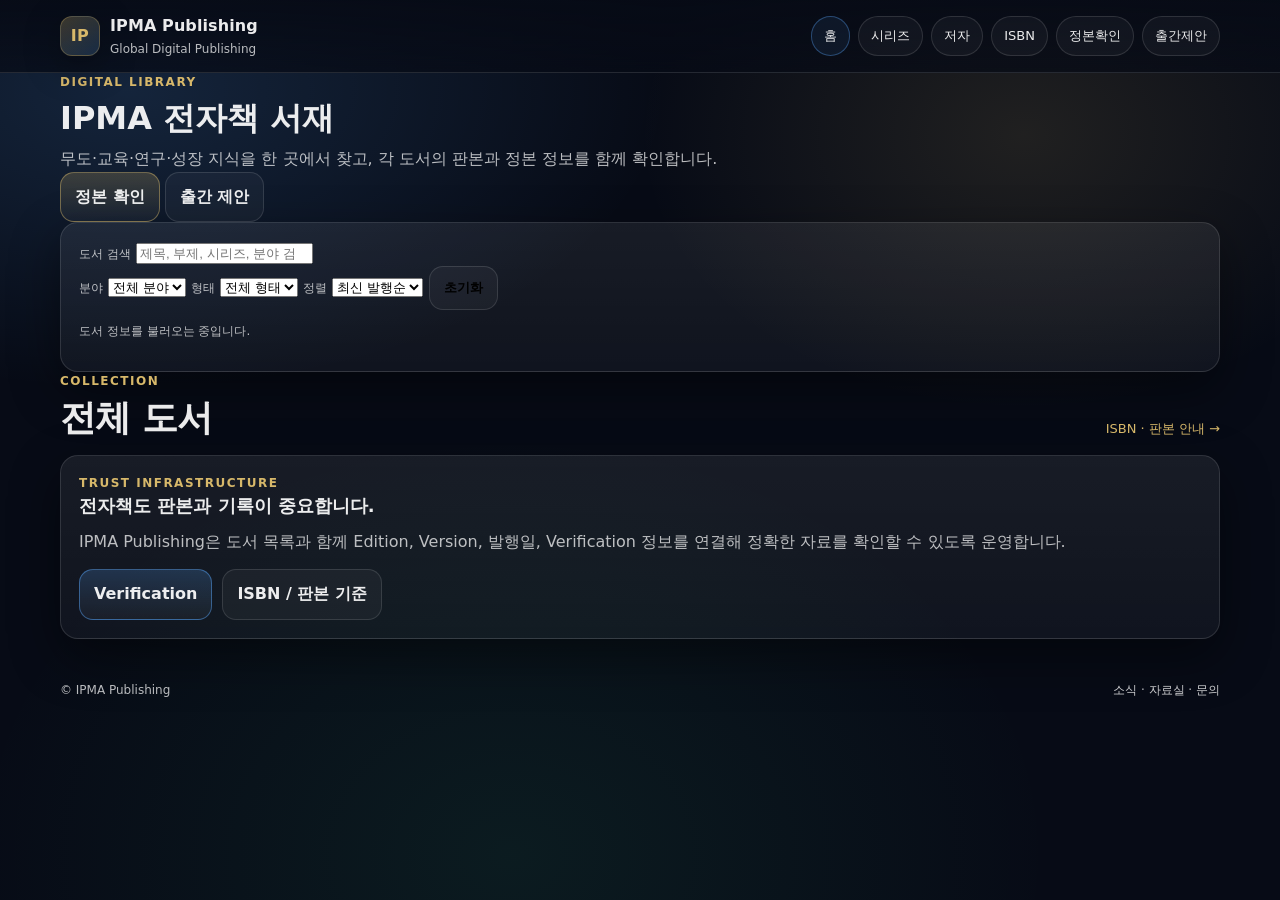
==== catalog/index.html @ ff8b77a8 "feat: upgrade catalog to digital library experience" ====
<!doctype html>
<html lang="ko">
<head>
  <meta charset="utf-8" />
  <meta name="viewport" content="width=device-width,initial-scale=1,viewport-fit=cover" />
  <title>Digital Library | IPMA Publishing</title>
  <meta name="description" content="IPMA Publishing 전자책 중심 디지털 라이브러리. 분야·시리즈·형태별로 도서를 찾고 ISBN·판본·정본 정보를 확인할 수 있습니다." />
  <meta name="theme-color" content="#070b16" />
  <link rel="stylesheet" href="../assets/css/style.css" />
</head>
<body>
<header class="topbar">
  <div class="container topbar-inner">
    <a class="brand" href="../">
      <div class="logo"><b>IP</b></div>
      <div><div class="t1">IPMA Publishing</div><div class="t2">Global Digital Publishing</div></div>
    </a>
    <nav class="nav" aria-label="디지털 라이브러리 메뉴">
      <a class="pill home" href="../">홈</a>
      <a class="pill" data-nav href="../series/">시리즈</a>
      <a class="pill" data-nav href="../authors/">저자</a>
      <a class="pill" data-nav href="../isbn/">ISBN</a>
      <a class="pill" data-nav href="../verification/">정본확인</a>
      <a class="pill" data-nav href="../submissions/">출간제안</a>
    </nav>
  </div>
</header>

<main class="container">
  <section class="library-hero">
    <div>
      <div class="kicker">DIGITAL LIBRARY</div>
      <h1>IPMA 전자책 서재</h1>
      <p class="lead">무도·교육·연구·성장 지식을 한 곳에서 찾고, 각 도서의 판본과 정본 정보를 함께 확인합니다.</p>
    </div>
    <div class="library-hero-actions">
      <a class="btn primary" href="../verification/">정본 확인</a>
      <a class="btn" href="../submissions/">출간 제안</a>
    </div>
  </section>

  <section class="library-toolbar card pad" aria-label="도서 검색 및 필터">
    <div class="library-search-wrap">
      <label class="small" for="catalogSearch">도서 검색</label>
      <input id="catalogSearch" class="library-search" type="search" autocomplete="off" placeholder="제목, 부제, 시리즈, 분야 검색" />
    </div>

    <div class="library-filters">
      <label>
        <span class="small">분야</span>
        <select id="categoryFilter" class="library-select"><option value="">전체 분야</option></select>
      </label>
      <label>
        <span class="small">형태</span>
        <select id="formatFilter" class="library-select"><option value="">전체 형태</option></select>
      </label>
      <label>
        <span class="small">정렬</span>
        <select id="sortFilter" class="library-select">
          <option value="newest">최신 발행순</option>
          <option value="title">제목순</option>
          <option value="series">시리즈순</option>
        </select>
      </label>
      <button id="resetFilters" class="btn library-reset" type="button">초기화</button>
    </div>

    <div class="library-summary">
      <p id="catalogMeta" class="small">도서 정보를 불러오는 중입니다.</p>
      <p id="catalogResultMeta" class="small"></p>
    </div>
  </section>

  <section class="library-section">
    <div class="section-head">
      <div>
        <div class="kicker">COLLECTION</div>
        <h2 class="section-title">전체 도서</h2>
      </div>
      <a class="text-link" href="../isbn/">ISBN · 판본 안내 →</a>
    </div>

    <div id="catalogGrid" class="library-grid" aria-live="polite"></div>
    <div id="catalogEmpty" class="library-empty card pad" hidden>
      <h3>조건에 맞는 도서가 없습니다.</h3>
      <p>검색어 또는 필터를 바꾸어 다시 찾아보세요.</p>
    </div>
  </section>

  <section class="library-trust card pad">
    <div>
      <div class="kicker">TRUST INFRASTRUCTURE</div>
      <h2>전자책도 판본과 기록이 중요합니다.</h2>
      <p class="lead">IPMA Publishing은 도서 목록과 함께 Edition, Version, 발행일, Verification 정보를 연결해 정확한 자료를 확인할 수 있도록 운영합니다.</p>
    </div>
    <div class="btnrow">
      <a class="btn blue" href="../verification/">Verification</a>
      <a class="btn" href="../isbn/">ISBN / 판본 기준</a>
    </div>
  </section>

  <footer class="footer">
    <div>© <span data-year></span> IPMA Publishing</div>
    <div><a href="../news/">소식</a> · <a href="../resources/">자료실</a> · <a href="../contact/">문의</a></div>
  </footer>
</main>

<script src="../assets/js/app.js"></script>
<script src="../assets/js/catalog.js"></script>
</body>
</html>
---- assets/css/style.css ----
:root{
  --bg:#070b16;
  --panel:rgba(255,255,255,.06);
  --panel2:rgba(255,255,255,.09);
  --txt:rgba(255,255,255,.92);
  --muted:rgba(255,255,255,.72);
  --line:rgba(255,255,255,.12);
  --gold:#d7b86a;
  --blue:#5aa9ff;
  --ok:#3ddc97;
  --bad:#ff6b6b;
  --max:1160px;
  --r:18px;
  --shadow:0 18px 50px rgba(0,0,0,.45);
}

*{box-sizing:border-box}
html{scroll-behavior:smooth}
html,body{min-height:100%}
body{
  margin:0;
  font-family:ui-sans-serif,system-ui,-apple-system,"Noto Sans KR",Segoe UI,Roboto,Helvetica,Arial;
  background:
    radial-gradient(900px 500px at 10% 10%,rgba(90,169,255,.16),transparent 60%),
    radial-gradient(700px 500px at 80% 15%,rgba(215,184,106,.12),transparent 55%),
    radial-gradient(900px 700px at 40% 95%,rgba(61,220,151,.08),transparent 60%),
    var(--bg);
  color:var(--txt);
  line-height:1.55;
}

a{color:inherit;text-decoration:none}
a:hover{opacity:.94}
img{max-width:100%;display:block}
.container{width:min(var(--max),calc(100% - 32px));margin:0 auto}

.topbar{
  position:sticky;top:0;z-index:50;
  backdrop-filter:blur(16px);
  background:linear-gradient(180deg,rgba(7,11,22,.93),rgba(7,11,22,.72));
  border-bottom:1px solid var(--line);
}
.topbar-inner{display:flex;gap:18px;align-items:center;justify-content:space-between;padding:14px 0}
.brand{display:flex;gap:10px;align-items:center;min-width:max-content}
.logo{
  width:40px;height:40px;border-radius:12px;
  background:linear-gradient(145deg,rgba(215,184,106,.25),rgba(90,169,255,.18));
  border:1px solid rgba(215,184,106,.28);
  box-shadow:0 10px 35px rgba(0,0,0,.35);
  display:grid;place-items:center;
}
.logo b{letter-spacing:.5px;color:var(--gold)}
.brand .t1{font-weight:800;letter-spacing:.1px}
.brand .t2{font-size:12px;color:var(--muted);margin-top:1px}
.nav{display:flex;gap:8px;flex-wrap:wrap;justify-content:flex-end}
.pill{
  display:inline-flex;align-items:center;gap:8px;
  padding:9px 12px;border-radius:999px;
  border:1px solid var(--line);
  background:rgba(255,255,255,.04);
  font-size:13px;
}
.pill strong{color:var(--gold)}
.pill:hover{border-color:rgba(215,184,106,.34);background:rgba(215,184,106,.08)}
.pill.home{border-color:rgba(90,169,255,.35);background:rgba(90,169,255,.08)}
.pill.home:hover{border-color:rgba(90,169,255,.65)}

.hero{padding:34px 0 18px}
.hero-grid{display:grid;grid-template-columns:1.15fr .85fr;gap:16px;align-items:stretch}
.hero-publishing{padding:64px 0 36px;overflow:hidden}
.hero-publishing-grid{display:grid;grid-template-columns:minmax(0,1.05fr) minmax(360px,.95fr);gap:44px;align-items:center}
.hero-copy h1{font-size:clamp(42px,6vw,72px);letter-spacing:-2.5px;line-height:1.02;margin:12px 0 20px;max-width:760px}
.hero-lead{font-size:17px;line-height:1.75;max-width:720px}
.hero-actions{margin-top:24px}

.publishing-visual{
  position:relative;min-height:440px;border-radius:30px;overflow:hidden;
  border:1px solid rgba(255,255,255,.14);
  background:
    linear-gradient(150deg,rgba(215,184,106,.13),rgba(90,169,255,.08) 42%,rgba(255,255,255,.025)),
    radial-gradient(520px 320px at 25% 15%,rgba(90,169,255,.22),transparent 62%),
    rgba(8,13,27,.88);
  box-shadow:0 35px 90px rgba(0,0,0,.48);
  isolation:isolate;
}
.visual-glow{position:absolute;inset:0;background:radial-gradient(circle at 75% 32%,rgba(215,184,106,.18),transparent 27%);z-index:-1}
.visual-mark{position:absolute;left:34px;top:34px;font-size:34px;font-weight:900;letter-spacing:1px;line-height:.92;color:rgba(255,255,255,.96)}
.visual-mark span{font-size:13px;letter-spacing:4px;color:var(--gold)}
.visual-books{position:absolute;inset:112px 28px 74px;display:flex;align-items:flex-end;justify-content:center;gap:15px;perspective:900px}
.ebook-card{
  width:31%;max-width:150px;aspect-ratio:.72;border-radius:14px;padding:16px 14px;
  border:1px solid rgba(255,255,255,.17);box-shadow:0 18px 40px rgba(0,0,0,.38);
  display:flex;flex-direction:column;justify-content:flex-end;gap:4px;
  background:linear-gradient(180deg,rgba(255,255,255,.13),rgba(255,255,255,.035));
}
.ebook-card small{font-size:10px;letter-spacing:2px;color:var(--gold)}
.ebook-card b{font-size:13px;line-height:1.15;letter-spacing:.5px}
.ebook-card-a{transform:rotateY(12deg) translateY(9px)}
.ebook-card-b{transform:translateY(-15px);background:linear-gradient(160deg,rgba(90,169,255,.23),rgba(255,255,255,.04))}
.ebook-card-c{transform:rotateY(-12deg) translateY(12px)}
.visual-caption{position:absolute;left:28px;right:28px;bottom:24px;margin:0;text-align:center;font-size:10px;letter-spacing:2px;color:rgba(255,255,255,.62)}

.card{background:linear-gradient(180deg,rgba(255,255,255,.07),rgba(255,255,255,.04));border:1px solid var(--line);border-radius:var(--r);box-shadow:var(--shadow)}
.card.pad{padding:18px}
.kicker{color:var(--gold);font-weight:800;letter-spacing:1.5px;font-size:12px}
h1{margin:8px 0 10px;font-size:32px;line-height:1.15}
h2{margin:0 0 10px;font-size:18px}
.lead{color:var(--muted);margin:0}

.badges{display:flex;gap:8px;flex-wrap:wrap;margin-top:16px}
.badge{font-size:12px;padding:6px 10px;border-radius:999px;border:1px solid var(--line);background:rgba(255,255,255,.03)}
.grid2{display:grid;grid-template-columns:1fr 1fr;gap:12px}
.grid3{display:grid;grid-template-columns:repeat(3,1fr);gap:12px}
.item{padding:14px;border-radius:calc(var(--r) - 6px);border:1px solid var(--line);background:rgba(0,0,0,.18)}
.item h3{margin:0 0 6px;font-size:15px}
.item p{margin:0;color:var(--muted);font-size:13px}
.feature-card{min-height:178px;transition:transform .2s ease,border-color .2s ease,background .2s ease}
.feature-card:hover{transform:translateY(-3px);border-color:rgba(215,184,106,.28);background:rgba(255,255,255,.055)}
.feature-icon{width:40px;height:40px;display:grid;place-items:center;border-radius:12px;margin-bottom:20px;border:1px solid rgba(215,184,106,.3);color:var(--gold);font-size:12px;font-weight:800;background:rgba(215,184,106,.08)}

.home-section{margin:26px 0}
.section-head{display:flex;align-items:flex-end;justify-content:space-between;gap:16px;margin-bottom:16px}
.section-title{font-size:clamp(24px,4vw,36px);letter-spacing:-.8px;line-height:1.15;margin:7px 0 0}
.text-link{font-size:13px;color:var(--gold);white-space:nowrap}
.trust-section{padding:24px!important}
.cta-panel{padding:24px;border-radius:22px;border:1px solid var(--line);background:linear-gradient(120deg,rgba(215,184,106,.10),rgba(90,169,255,.08),rgba(255,255,255,.03));display:flex;align-items:center;justify-content:space-between;gap:22px}
.cta-panel h3{font-size:22px;margin:0 0 8px}
.cta-panel p{margin:0;color:var(--muted);max-width:680px}
.cta-actions{margin-top:0;justify-content:flex-end}
.compact-links{display:flex;flex-wrap:wrap;gap:8px;padding:14px 0;border-top:1px solid var(--line);border-bottom:1px solid var(--line)}
.compact-links a{font-size:12px;color:rgba(255,255,255,.72);padding:5px 9px;border-radius:999px}
.compact-links a:hover{background:rgba(255,255,255,.05);color:#fff}

.hr{height:1px;background:var(--line);margin:14px 0}
.btnrow{display:flex;gap:10px;flex-wrap:wrap;margin-top:14px}
.btn{display:inline-flex;align-items:center;justify-content:center;gap:10px;padding:12px 14px;border-radius:14px;border:1px solid var(--line);background:rgba(255,255,255,.04);min-height:44px;font-weight:700}
.btn.primary{border-color:rgba(215,184,106,.45);background:linear-gradient(180deg,rgba(215,184,106,.22),rgba(255,255,255,.04))}
.btn.primary:hover{background:linear-gradient(180deg,rgba(215,184,106,.30),rgba(255,255,255,.05))}
.btn.blue{border-color:rgba(90,169,255,.45);background:linear-gradient(180deg,rgba(90,169,255,.20),rgba(255,255,255,.04))}
.small{font-size:12px;color:var(--muted)}
.footer{margin:26px 0 40px;padding-top:16px;color:var(--muted);font-size:12px;display:flex;flex-wrap:wrap;gap:10px;align-items:center;justify-content:space-between}
.footer a{color:rgba(255,255,255,.80)}
.footer a:hover{color:#fff}

.table{width:100%;border-collapse:separate;border-spacing:0;overflow:hidden;border-radius:14px;border:1px solid var(--line);background:rgba(0,0,0,.18)}
.table th,.table td{padding:10px 10px;font-size:13px;border-bottom:1px solid rgba(255,255,255,.10);vertical-align:top}
.table th{color:rgba(255,255,255,.86);text-align:left;background:rgba(255,255,255,.04)}
.table tr:last-child td{border-bottom:none}
.notice{border-left:4px solid rgba(90,169,255,.7);padding:12px 12px;background:rgba(90,169,255,.08);border-radius:12px;color:rgba(255,255,255,.88)}
.kpi{display:flex;gap:10px;flex-wrap:wrap}
.kpi .k{padding:12px;border-radius:14px;border:1px solid var(--line);background:rgba(255,255,255,.04);min-width:150px}
.k .n{font-size:20px;font-weight:900;color:var(--gold)}
.k .l{font-size:12px;color:var(--muted);margin-top:4px}

@media (max-width:920px){
  .topbar-inner{align-items:flex-start;flex-direction:column}
  .nav{width:100%;justify-content:flex-start;overflow-x:auto;flex-wrap:nowrap;padding-bottom:3px;scrollbar-width:none}
  .nav::-webkit-scrollbar{display:none}
  .pill{white-space:nowrap}
  .hero-grid,.hero-publishing-grid{grid-template-columns:1fr}
  .hero-publishing{padding-top:40px}
  .publishing-visual{min-height:360px}
  .cta-panel{align-items:flex-start;flex-direction:column}
  .cta-actions{justify-content:flex-start}
}

@media (max-width:860px){
  .grid3,.grid2{grid-template-columns:1fr}
}

@media (max-width:560px){
  .container{width:min(var(--max),calc(100% - 22px))}
  .topbar-inner{padding:10px 0}
  .brand .t2{font-size:11px}
  .logo{width:36px;height:36px}
  .hero-publishing{padding:28px 0 22px}
  .hero-copy h1{font-size:42px;letter-spacing:-1.8px}
  .hero-lead{font-size:15px}
  .publishing-visual{min-height:320px;border-radius:22px}
  .visual-mark{left:24px;top:24px;font-size:28px}
  .visual-books{inset:96px 18px 64px;gap:9px}
  .ebook-card{padding:11px 9px;border-radius:10px}
  .ebook-card b{font-size:10px}
  .visual-caption{left:14px;right:14px;bottom:18px;font-size:8px;letter-spacing:1.3px}
  .section-head{align-items:flex-start;flex-direction:column}
  .section-title{font-size:27px}
  .trust-section{padding:16px!important}
  .cta-panel{padding:18px}
  .cta-panel h3{font-size:19px}
  .btn{width:100%}
  .hero-actions .btn{width:auto;flex:1 1 140px}
}
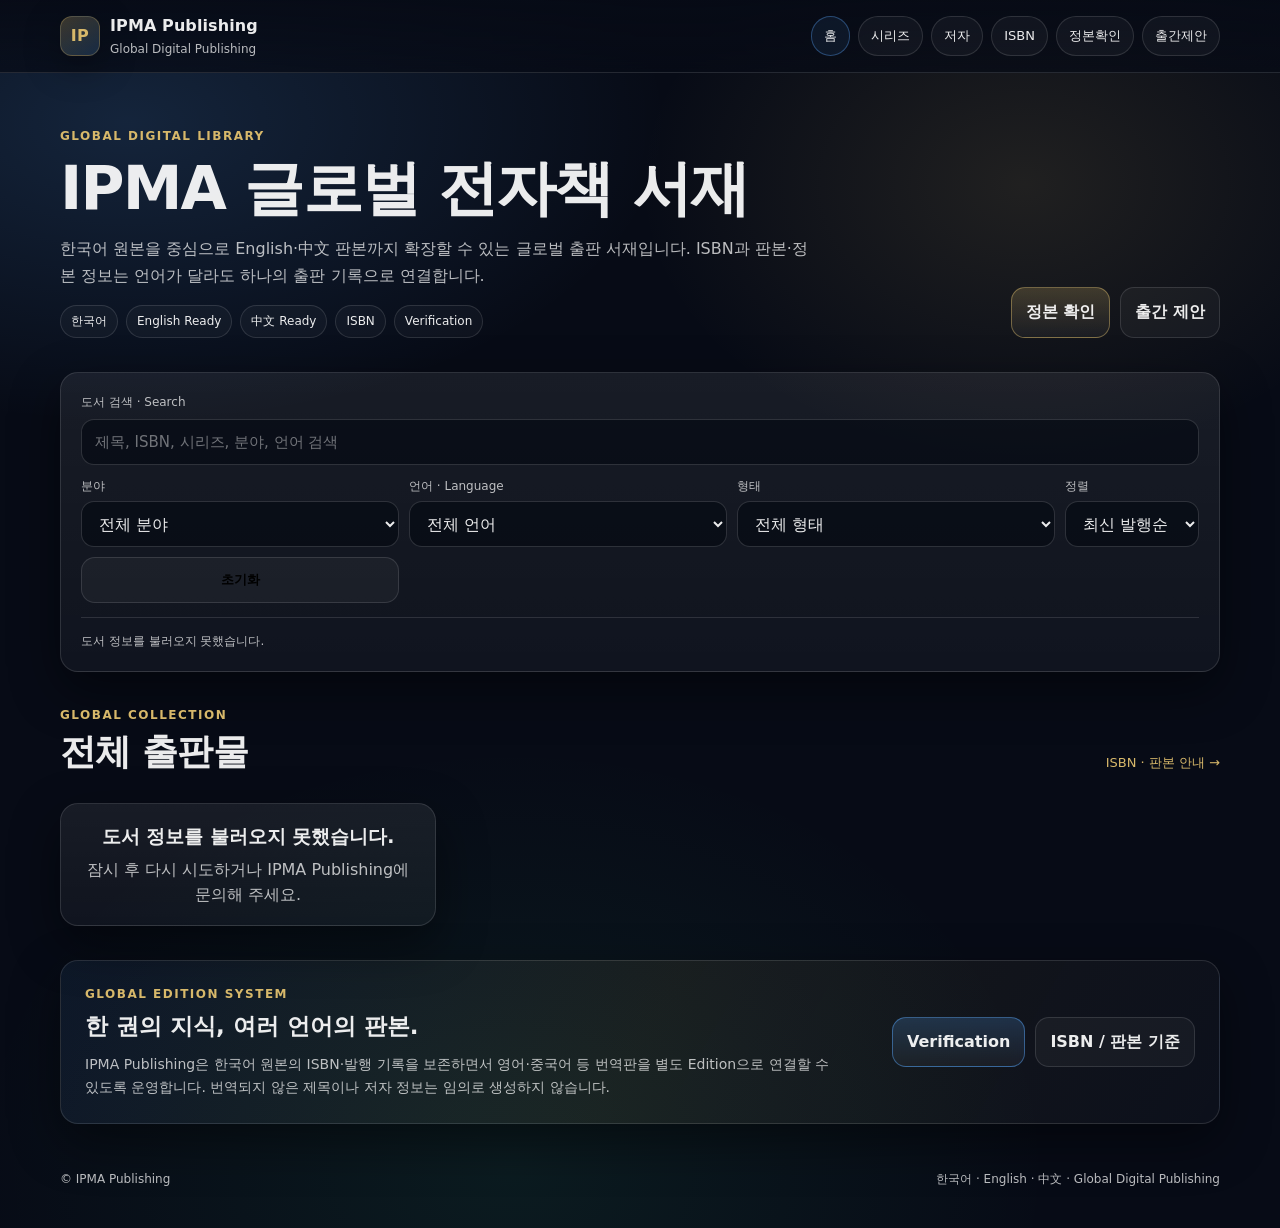
==== commit d551808f: "feat: add multilingual-ready digital library controls" ====
--- a/catalog/index.html
+++ b/catalog/index.html
@@ -4,108 +4,16 @@
   <meta charset="utf-8" />
   <meta name="viewport" content="width=device-width,initial-scale=1,viewport-fit=cover" />
   <title>Digital Library | IPMA Publishing</title>
-  <meta name="description" content="IPMA Publishing 전자책 중심 디지털 라이브러리. 분야·시리즈·형태별로 도서를 찾고 ISBN·판본·정본 정보를 확인할 수 있습니다." />
+  <meta name="description" content="IPMA Publishing 글로벌 디지털 라이브러리. 한국어·English·中文 출판 메타데이터와 ISBN·판본·정본 정보를 함께 확인합니다." />
   <meta name="theme-color" content="#070b16" />
   <link rel="stylesheet" href="../assets/css/style.css" />
 </head>
 <body>
-<header class="topbar">
-  <div class="container topbar-inner">
-    <a class="brand" href="../">
-      <div class="logo"><b>IP</b></div>
-      <div><div class="t1">IPMA Publishing</div><div class="t2">Global Digital Publishing</div></div>
-    </a>
-    <nav class="nav" aria-label="디지털 라이브러리 메뉴">
-      <a class="pill home" href="../">홈</a>
-      <a class="pill" data-nav href="../series/">시리즈</a>
-      <a class="pill" data-nav href="../authors/">저자</a>
-      <a class="pill" data-nav href="../isbn/">ISBN</a>
-      <a class="pill" data-nav href="../verification/">정본확인</a>
-      <a class="pill" data-nav href="../submissions/">출간제안</a>
-    </nav>
-  </div>
-</header>
-
+<header class="topbar"><div class="container topbar-inner"><a class="brand" href="../"><div class="logo"><b>IP</b></div><div><div class="t1">IPMA Publishing</div><div class="t2">Global Digital Publishing</div></div></a><nav class="nav" aria-label="디지털 라이브러리 메뉴"><a class="pill home" href="../">홈</a><a class="pill" data-nav href="../series/">시리즈</a><a class="pill" data-nav href="../authors/">저자</a><a class="pill" data-nav href="../isbn/">ISBN</a><a class="pill" data-nav href="../verification/">정본확인</a><a class="pill" data-nav href="../submissions/">출간제안</a></nav></div></header>
 <main class="container">
-  <section class="library-hero">
-    <div>
-      <div class="kicker">DIGITAL LIBRARY</div>
-      <h1>IPMA 전자책 서재</h1>
-      <p class="lead">무도·교육·연구·성장 지식을 한 곳에서 찾고, 각 도서의 판본과 정본 정보를 함께 확인합니다.</p>
-    </div>
-    <div class="library-hero-actions">
-      <a class="btn primary" href="../verification/">정본 확인</a>
-      <a class="btn" href="../submissions/">출간 제안</a>
-    </div>
-  </section>
-
-  <section class="library-toolbar card pad" aria-label="도서 검색 및 필터">
-    <div class="library-search-wrap">
-      <label class="small" for="catalogSearch">도서 검색</label>
-      <input id="catalogSearch" class="library-search" type="search" autocomplete="off" placeholder="제목, 부제, 시리즈, 분야 검색" />
-    </div>
-
-    <div class="library-filters">
-      <label>
-        <span class="small">분야</span>
-        <select id="categoryFilter" class="library-select"><option value="">전체 분야</option></select>
-      </label>
-      <label>
-        <span class="small">형태</span>
-        <select id="formatFilter" class="library-select"><option value="">전체 형태</option></select>
-      </label>
-      <label>
-        <span class="small">정렬</span>
-        <select id="sortFilter" class="library-select">
-          <option value="newest">최신 발행순</option>
-          <option value="title">제목순</option>
-          <option value="series">시리즈순</option>
-        </select>
-      </label>
-      <button id="resetFilters" class="btn library-reset" type="button">초기화</button>
-    </div>
-
-    <div class="library-summary">
-      <p id="catalogMeta" class="small">도서 정보를 불러오는 중입니다.</p>
-      <p id="catalogResultMeta" class="small"></p>
-    </div>
-  </section>
-
-  <section class="library-section">
-    <div class="section-head">
-      <div>
-        <div class="kicker">COLLECTION</div>
-        <h2 class="section-title">전체 도서</h2>
-      </div>
-      <a class="text-link" href="../isbn/">ISBN · 판본 안내 →</a>
-    </div>
-
-    <div id="catalogGrid" class="library-grid" aria-live="polite"></div>
-    <div id="catalogEmpty" class="library-empty card pad" hidden>
-      <h3>조건에 맞는 도서가 없습니다.</h3>
-      <p>검색어 또는 필터를 바꾸어 다시 찾아보세요.</p>
-    </div>
-  </section>
-
-  <section class="library-trust card pad">
-    <div>
-      <div class="kicker">TRUST INFRASTRUCTURE</div>
-      <h2>전자책도 판본과 기록이 중요합니다.</h2>
-      <p class="lead">IPMA Publishing은 도서 목록과 함께 Edition, Version, 발행일, Verification 정보를 연결해 정확한 자료를 확인할 수 있도록 운영합니다.</p>
-    </div>
-    <div class="btnrow">
-      <a class="btn blue" href="../verification/">Verification</a>
-      <a class="btn" href="../isbn/">ISBN / 판본 기준</a>
-    </div>
-  </section>
-
-  <footer class="footer">
-    <div>© <span data-year></span> IPMA Publishing</div>
-    <div><a href="../news/">소식</a> · <a href="../resources/">자료실</a> · <a href="../contact/">문의</a></div>
-  </footer>
-</main>
-
-<script src="../assets/js/app.js"></script>
-<script src="../assets/js/catalog.js"></script>
-</body>
-</html>
+<section class="library-hero"><div><div class="kicker">GLOBAL DIGITAL LIBRARY</div><h1>IPMA 글로벌 전자책 서재</h1><p class="lead">한국어 원본을 중심으로 English·中文 판본까지 확장할 수 있는 글로벌 출판 서재입니다. ISBN과 판본·정본 정보는 언어가 달라도 하나의 출판 기록으로 연결합니다.</p><div class="badges"><span class="badge">한국어</span><span class="badge">English Ready</span><span class="badge">中文 Ready</span><span class="badge">ISBN</span><span class="badge">Verification</span></div></div><div class="library-hero-actions"><a class="btn primary" href="../verification/">정본 확인</a><a class="btn" href="../submissions/">출간 제안</a></div></section>
+<section class="library-toolbar card pad" aria-label="도서 검색 및 필터"><div class="library-search-wrap"><label class="small" for="catalogSearch">도서 검색 · Search</label><input id="catalogSearch" class="library-search" type="search" autocomplete="off" placeholder="제목, ISBN, 시리즈, 분야, 언어 검색" /></div><div class="library-filters"><label><span class="small">분야</span><select id="categoryFilter" class="library-select"><option value="">전체 분야</option></select></label><label><span class="small">언어 · Language</span><select id="languageFilter" class="library-select"><option value="">전체 언어</option></select></label><label><span class="small">형태</span><select id="formatFilter" class="library-select"><option value="">전체 형태</option></select></label><label><span class="small">정렬</span><select id="sortFilter" class="library-select"><option value="newest">최신 발행순</option><option value="title">제목순</option><option value="series">시리즈순</option></select></label><button id="resetFilters" class="btn library-reset" type="button">초기화</button></div><div class="library-summary"><p id="catalogMeta" class="small">도서 정보를 불러오는 중입니다.</p><p id="catalogResultMeta" class="small"></p></div></section>
+<section class="library-section"><div class="section-head"><div><div class="kicker">GLOBAL COLLECTION</div><h2 class="section-title">전체 출판물</h2></div><a class="text-link" href="../isbn/">ISBN · 판본 안내 →</a></div><div id="catalogGrid" class="library-grid" aria-live="polite"></div><div id="catalogEmpty" class="library-empty card pad" hidden><h3>조건에 맞는 도서가 없습니다.</h3><p>검색어 또는 필터를 바꾸어 다시 찾아보세요.</p></div></section>
+<section class="library-trust card pad"><div><div class="kicker">GLOBAL EDITION SYSTEM</div><h2>한 권의 지식, 여러 언어의 판본.</h2><p class="lead">IPMA Publishing은 한국어 원본의 ISBN·발행 기록을 보존하면서 영어·중국어 등 번역판을 별도 Edition으로 연결할 수 있도록 운영합니다. 번역되지 않은 제목이나 저자 정보는 임의로 생성하지 않습니다.</p></div><div class="btnrow"><a class="btn blue" href="../verification/">Verification</a><a class="btn" href="../isbn/">ISBN / 판본 기준</a></div></section>
+<footer class="footer"><div>© <span data-year></span> IPMA Publishing</div><div>한국어 · English · 中文 · Global Digital Publishing</div></footer>
+</main><script src="../assets/js/app.js"></script><script src="../assets/js/catalog.js"></script></body></html>
--- a/assets/css/style.css
+++ b/assets/css/style.css
@@ -152,6 +152,63 @@
 .k .n{font-size:20px;font-weight:900;color:var(--gold)}
 .k .l{font-size:12px;color:var(--muted);margin-top:4px}
 
+/* Digital Library */
+.library-hero{padding:54px 0 24px;display:flex;align-items:flex-end;justify-content:space-between;gap:28px}
+.library-hero h1{font-size:clamp(38px,5vw,60px);letter-spacing:-1.8px;margin:8px 0 12px}
+.library-hero .lead{max-width:760px;font-size:16px;line-height:1.7}
+.library-hero-actions{display:flex;gap:10px;flex-wrap:wrap;justify-content:flex-end}
+.library-toolbar{margin:10px 0 34px;padding:20px!important}
+.library-search-wrap{display:grid;gap:7px}
+.library-search,.library-select{
+  width:100%;height:46px;border-radius:13px;border:1px solid rgba(255,255,255,.15);
+  background:rgba(3,7,16,.58);color:var(--txt);padding:0 13px;font:inherit;outline:none;
+}
+.library-search{font-size:15px}
+.library-search::placeholder{color:rgba(255,255,255,.42)}
+.library-search:focus,.library-select:focus{border-color:rgba(215,184,106,.58);box-shadow:0 0 0 3px rgba(215,184,106,.08)}
+.library-select option{background:#0c1220;color:#fff}
+.library-filters{display:grid;grid-template-columns:1fr 1fr 1fr auto;gap:10px;align-items:end;margin-top:12px}
+.library-filters label{display:grid;gap:6px}
+.library-reset{height:46px;min-width:84px;padding:0 14px}
+.library-summary{display:flex;align-items:center;justify-content:space-between;gap:12px;padding-top:14px;margin-top:14px;border-top:1px solid var(--line)}
+.library-summary p{margin:0}
+.library-section{margin:0 0 34px}
+.library-grid{display:grid;grid-template-columns:repeat(3,minmax(0,1fr));gap:16px}
+.library-book-card{
+  display:grid;grid-template-columns:118px minmax(0,1fr);min-height:220px;overflow:hidden;
+  border:1px solid var(--line);border-radius:20px;background:linear-gradient(155deg,rgba(255,255,255,.07),rgba(255,255,255,.025));
+  box-shadow:0 18px 45px rgba(0,0,0,.30);transition:transform .2s ease,border-color .2s ease,background .2s ease;
+}
+.library-book-card:hover{transform:translateY(-4px);border-color:rgba(215,184,106,.34);background:linear-gradient(155deg,rgba(255,255,255,.09),rgba(255,255,255,.035))}
+.library-cover-wrap{position:relative;min-height:220px;background:linear-gradient(160deg,rgba(90,169,255,.08),rgba(215,184,106,.08));overflow:hidden}
+.library-cover{width:100%;height:100%;object-fit:cover;background:linear-gradient(160deg,#182039,#0b1020)}
+.library-status{position:absolute;left:8px;top:8px;padding:5px 8px;border-radius:999px;background:rgba(7,11,22,.82);border:1px solid rgba(255,255,255,.15);font-size:10px;font-weight:800;backdrop-filter:blur(8px)}
+.library-book-body{padding:15px 15px 13px;display:flex;flex-direction:column;min-width:0}
+.library-book-flags{display:flex;gap:6px;min-height:0}
+.library-book-flags:empty{display:none}
+.library-featured,.library-new{padding:4px 7px;font-size:9px;letter-spacing:.6px}
+.library-featured{border-color:rgba(215,184,106,.4);color:var(--gold)}
+.library-new{border-color:rgba(90,169,255,.4);color:#91c6ff}
+.library-eyebrow{margin:0 0 6px;color:var(--gold);font-size:10px;font-weight:800;letter-spacing:.7px;text-transform:uppercase}
+.library-book-card h3{font-size:16px;line-height:1.35;margin:0 0 7px;display:-webkit-box;-webkit-line-clamp:2;-webkit-box-orient:vertical;overflow:hidden}
+.library-subtitle{margin:0;color:var(--muted);font-size:12px;line-height:1.48;display:-webkit-box;-webkit-line-clamp:2;-webkit-box-orient:vertical;overflow:hidden}
+.library-book-meta{display:flex;flex-wrap:wrap;gap:5px 9px;margin-top:10px;color:rgba(255,255,255,.56);font-size:10px}
+.library-meta-line{white-space:nowrap}
+.library-book-bottom{margin-top:auto;padding-top:12px;display:flex;align-items:flex-end;justify-content:space-between;gap:8px;border-top:1px solid rgba(255,255,255,.08);font-size:10px;color:rgba(255,255,255,.56)}
+.library-book-bottom span{overflow:hidden;text-overflow:ellipsis;white-space:nowrap;max-width:60%}
+.library-book-bottom strong{color:var(--gold);white-space:nowrap;font-size:10px}
+.library-empty{text-align:center;margin-top:14px}
+.library-empty h3{margin:0 0 7px}
+.library-empty p{margin:0;color:var(--muted)}
+.library-trust{margin:30px 0!important;padding:24px!important;display:flex;align-items:center;justify-content:space-between;gap:24px;background:linear-gradient(120deg,rgba(90,169,255,.08),rgba(215,184,106,.08),rgba(255,255,255,.025))}
+.library-trust h2{font-size:23px;margin:5px 0 8px}
+.library-trust .lead{max-width:760px;font-size:14px;line-height:1.65}
+.library-trust .btnrow{margin-top:0;min-width:max-content}
+
+@media (max-width:1040px){
+  .library-grid{grid-template-columns:repeat(2,minmax(0,1fr))}
+}
+
 @media (max-width:920px){
   .topbar-inner{align-items:flex-start;flex-direction:column}
   .nav{width:100%;justify-content:flex-start;overflow-x:auto;flex-wrap:nowrap;padding-bottom:3px;scrollbar-width:none}
@@ -162,10 +219,24 @@
   .publishing-visual{min-height:360px}
   .cta-panel{align-items:flex-start;flex-direction:column}
   .cta-actions{justify-content:flex-start}
+  .library-hero{align-items:flex-start;flex-direction:column;padding-top:38px}
+  .library-hero-actions{justify-content:flex-start}
+  .library-filters{grid-template-columns:1fr 1fr}
+  .library-reset{width:100%}
+  .library-trust{align-items:flex-start;flex-direction:column}
+  .library-trust .btnrow{min-width:0}
 }
 
 @media (max-width:860px){
   .grid3,.grid2{grid-template-columns:1fr}
+}
+
+@media (max-width:680px){
+  .library-grid{grid-template-columns:1fr}
+  .library-book-card{grid-template-columns:104px minmax(0,1fr);min-height:194px}
+  .library-cover-wrap{min-height:194px}
+  .library-filters{grid-template-columns:1fr}
+  .library-summary{align-items:flex-start;flex-direction:column;gap:3px}
 }
 
 @media (max-width:560px){
@@ -189,4 +260,12 @@
   .cta-panel h3{font-size:19px}
   .btn{width:100%}
   .hero-actions .btn{width:auto;flex:1 1 140px}
-}
+  .library-hero h1{font-size:38px}
+  .library-hero-actions{width:100%}
+  .library-toolbar{padding:15px!important}
+  .library-book-card{grid-template-columns:92px minmax(0,1fr);min-height:180px;border-radius:16px}
+  .library-cover-wrap{min-height:180px}
+  .library-book-body{padding:12px}
+  .library-book-card h3{font-size:14px}
+  .library-book-meta{font-size:9px}
+}
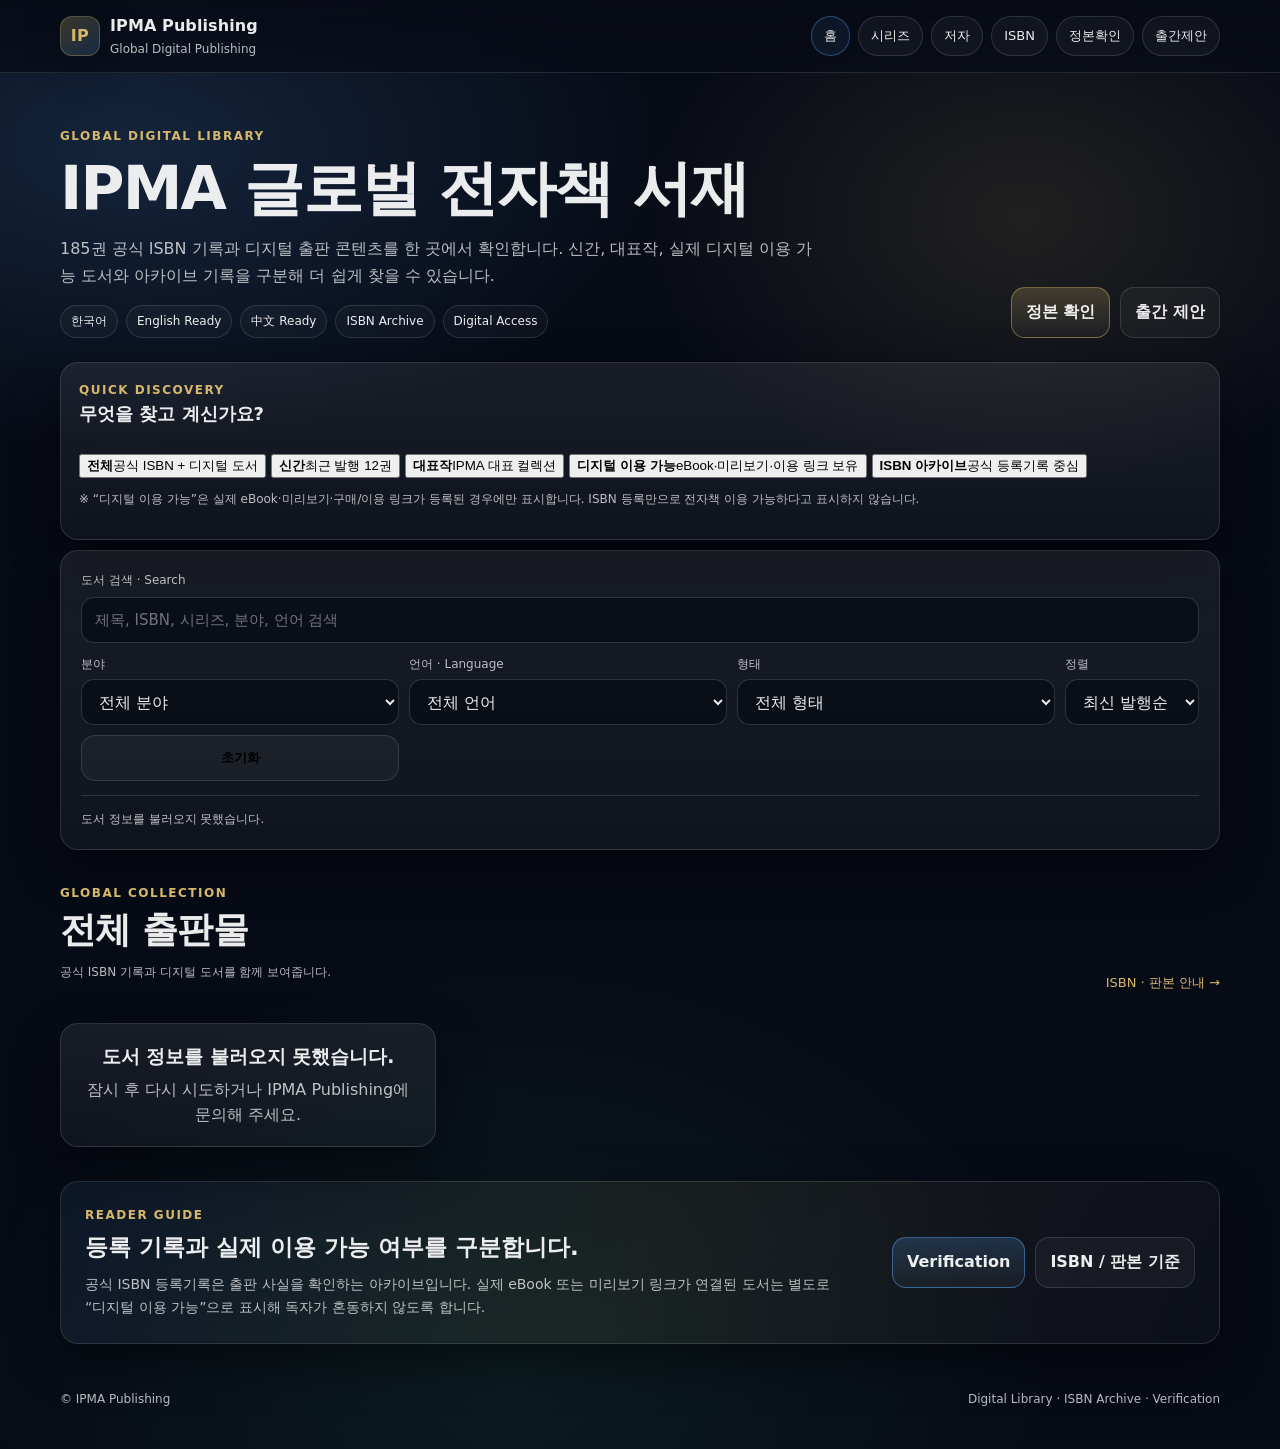
==== commit ce1e545f: "feat: add reader-friendly library discovery modes" ====
--- a/catalog/index.html
+++ b/catalog/index.html
@@ -4,16 +4,33 @@
   <meta charset="utf-8" />
   <meta name="viewport" content="width=device-width,initial-scale=1,viewport-fit=cover" />
   <title>Digital Library | IPMA Publishing</title>
-  <meta name="description" content="IPMA Publishing 글로벌 디지털 라이브러리. 한국어·English·中文 출판 메타데이터와 ISBN·판본·정본 정보를 함께 확인합니다." />
+  <meta name="description" content="IPMA Publishing 글로벌 디지털 라이브러리. 신간·대표작·디지털 이용 가능 출판물·공식 ISBN 아카이브를 분야와 언어별로 찾을 수 있습니다." />
   <meta name="theme-color" content="#070b16" />
   <link rel="stylesheet" href="../assets/css/style.css" />
+  <link rel="stylesheet" href="../assets/css/catalog-stability.css" />
+  <link rel="stylesheet" href="../assets/css/catalog-discovery.css" />
 </head>
 <body>
 <header class="topbar"><div class="container topbar-inner"><a class="brand" href="../"><div class="logo"><b>IP</b></div><div><div class="t1">IPMA Publishing</div><div class="t2">Global Digital Publishing</div></div></a><nav class="nav" aria-label="디지털 라이브러리 메뉴"><a class="pill home" href="../">홈</a><a class="pill" data-nav href="../series/">시리즈</a><a class="pill" data-nav href="../authors/">저자</a><a class="pill" data-nav href="../isbn/">ISBN</a><a class="pill" data-nav href="../verification/">정본확인</a><a class="pill" data-nav href="../submissions/">출간제안</a></nav></div></header>
 <main class="container">
-<section class="library-hero"><div><div class="kicker">GLOBAL DIGITAL LIBRARY</div><h1>IPMA 글로벌 전자책 서재</h1><p class="lead">한국어 원본을 중심으로 English·中文 판본까지 확장할 수 있는 글로벌 출판 서재입니다. ISBN과 판본·정본 정보는 언어가 달라도 하나의 출판 기록으로 연결합니다.</p><div class="badges"><span class="badge">한국어</span><span class="badge">English Ready</span><span class="badge">中文 Ready</span><span class="badge">ISBN</span><span class="badge">Verification</span></div></div><div class="library-hero-actions"><a class="btn primary" href="../verification/">정본 확인</a><a class="btn" href="../submissions/">출간 제안</a></div></section>
+<section class="library-hero"><div><div class="kicker">GLOBAL DIGITAL LIBRARY</div><h1>IPMA 글로벌 전자책 서재</h1><p class="lead">185권 공식 ISBN 기록과 디지털 출판 콘텐츠를 한 곳에서 확인합니다. 신간, 대표작, 실제 디지털 이용 가능 도서와 아카이브 기록을 구분해 더 쉽게 찾을 수 있습니다.</p><div class="badges"><span class="badge">한국어</span><span class="badge">English Ready</span><span class="badge">中文 Ready</span><span class="badge">ISBN Archive</span><span class="badge">Digital Access</span></div></div><div class="library-hero-actions"><a class="btn primary" href="../verification/">정본 확인</a><a class="btn" href="../submissions/">출간 제안</a></div></section>
+
+<section class="library-discovery card pad" aria-label="빠른 컬렉션 선택">
+  <div class="section-head compact"><div><div class="kicker">QUICK DISCOVERY</div><h2>무엇을 찾고 계신가요?</h2></div></div>
+  <div class="library-mode-tabs" id="libraryModeTabs">
+    <button type="button" class="library-mode active" data-view="all"><strong>전체</strong><span>공식 ISBN + 디지털 도서</span></button>
+    <button type="button" class="library-mode" data-view="latest"><strong>신간</strong><span>최근 발행 12권</span></button>
+    <button type="button" class="library-mode" data-view="featured"><strong>대표작</strong><span>IPMA 대표 컬렉션</span></button>
+    <button type="button" class="library-mode" data-view="digital"><strong>디지털 이용 가능</strong><span>eBook·미리보기·이용 링크 보유</span></button>
+    <button type="button" class="library-mode" data-view="archive"><strong>ISBN 아카이브</strong><span>공식 등록기록 중심</span></button>
+  </div>
+  <p class="small library-mode-note">※ “디지털 이용 가능”은 실제 eBook·미리보기·구매/이용 링크가 등록된 경우에만 표시합니다. ISBN 등록만으로 전자책 이용 가능하다고 표시하지 않습니다.</p>
+</section>
+
 <section class="library-toolbar card pad" aria-label="도서 검색 및 필터"><div class="library-search-wrap"><label class="small" for="catalogSearch">도서 검색 · Search</label><input id="catalogSearch" class="library-search" type="search" autocomplete="off" placeholder="제목, ISBN, 시리즈, 분야, 언어 검색" /></div><div class="library-filters"><label><span class="small">분야</span><select id="categoryFilter" class="library-select"><option value="">전체 분야</option></select></label><label><span class="small">언어 · Language</span><select id="languageFilter" class="library-select"><option value="">전체 언어</option></select></label><label><span class="small">형태</span><select id="formatFilter" class="library-select"><option value="">전체 형태</option></select></label><label><span class="small">정렬</span><select id="sortFilter" class="library-select"><option value="newest">최신 발행순</option><option value="title">제목순</option><option value="series">시리즈순</option></select></label><button id="resetFilters" class="btn library-reset" type="button">초기화</button></div><div class="library-summary"><p id="catalogMeta" class="small">도서 정보를 불러오는 중입니다.</p><p id="catalogResultMeta" class="small"></p></div></section>
-<section class="library-section"><div class="section-head"><div><div class="kicker">GLOBAL COLLECTION</div><h2 class="section-title">전체 출판물</h2></div><a class="text-link" href="../isbn/">ISBN · 판본 안내 →</a></div><div id="catalogGrid" class="library-grid" aria-live="polite"></div><div id="catalogEmpty" class="library-empty card pad" hidden><h3>조건에 맞는 도서가 없습니다.</h3><p>검색어 또는 필터를 바꾸어 다시 찾아보세요.</p></div></section>
-<section class="library-trust card pad"><div><div class="kicker">GLOBAL EDITION SYSTEM</div><h2>한 권의 지식, 여러 언어의 판본.</h2><p class="lead">IPMA Publishing은 한국어 원본의 ISBN·발행 기록을 보존하면서 영어·중국어 등 번역판을 별도 Edition으로 연결할 수 있도록 운영합니다. 번역되지 않은 제목이나 저자 정보는 임의로 생성하지 않습니다.</p></div><div class="btnrow"><a class="btn blue" href="../verification/">Verification</a><a class="btn" href="../isbn/">ISBN / 판본 기준</a></div></section>
-<footer class="footer"><div>© <span data-year></span> IPMA Publishing</div><div>한국어 · English · 中文 · Global Digital Publishing</div></footer>
+
+<section class="library-section"><div class="section-head"><div><div class="kicker" id="collectionKicker">GLOBAL COLLECTION</div><h2 class="section-title" id="collectionTitle">전체 출판물</h2><p id="collectionDescription" class="small collection-description">공식 ISBN 기록과 디지털 도서를 함께 보여줍니다.</p></div><a class="text-link" href="../isbn/">ISBN · 판본 안내 →</a></div><div id="catalogGrid" class="library-grid" aria-live="polite"></div><div id="catalogEmpty" class="library-empty card pad" hidden><h3>조건에 맞는 도서가 없습니다.</h3><p>검색어 또는 필터를 바꾸어 다시 찾아보세요.</p></div></section>
+
+<section class="library-trust card pad"><div><div class="kicker">READER GUIDE</div><h2>등록 기록과 실제 이용 가능 여부를 구분합니다.</h2><p class="lead">공식 ISBN 등록기록은 출판 사실을 확인하는 아카이브입니다. 실제 eBook 또는 미리보기 링크가 연결된 도서는 별도로 “디지털 이용 가능”으로 표시해 독자가 혼동하지 않도록 합니다.</p></div><div class="btnrow"><a class="btn blue" href="../verification/">Verification</a><a class="btn" href="../isbn/">ISBN / 판본 기준</a></div></section>
+<footer class="footer"><div>© <span data-year></span> IPMA Publishing</div><div>Digital Library · ISBN Archive · Verification</div></footer>
 </main><script src="../assets/js/app.js"></script><script src="../assets/js/catalog.js"></script></body></html>
--- a/assets/css/catalog-stability.css
+++ b/assets/css/catalog-stability.css
@@ -0,0 +1,2 @@
+.library-cover-fallback-card{width:100%;height:100%;min-height:220px;display:flex;flex-direction:column;align-items:center;justify-content:center;text-align:center;padding:14px;background:linear-gradient(160deg,rgba(90,169,255,.12),rgba(215,184,106,.12),rgba(8,13,27,.94));color:rgba(255,255,255,.9)}
+.library-cover-fallback-card small{font-size:9px;letter-spacing:1.6px;color:var(--gold);margin-bottom:9px}.library-cover-fallback-card strong{font-size:12px;line-height:1.35;max-width:94px;word-break:keep-all}.library-cover-fallback-card span{font-size:9px;letter-spacing:1px;color:rgba(255,255,255,.52);margin-top:10px}.library-cover-wrap.has-fallback .library-status{z-index:2}
